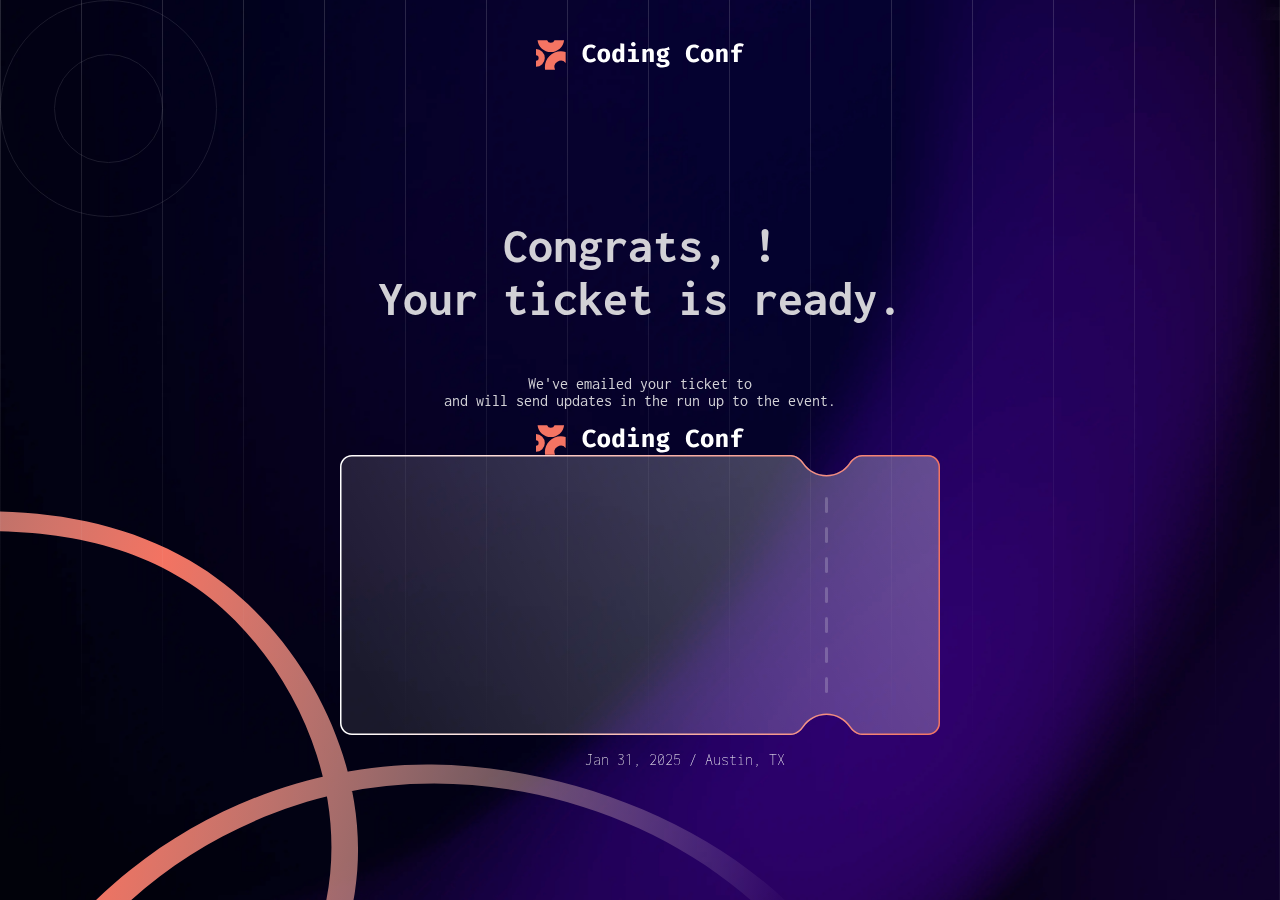
==== ticket.html @ 505e7b18 "first commit" ====
<!DOCTYPE html>
<html lang="en">
<head>
  <meta charset="UTF-8">
  <meta name="viewport" content="width=device-width, initial-scale=1.0"> 

  <link rel="icon" type="image/png" sizes="32x32" href="./assets/images/favicon-32x32.png">
  <link rel="stylesheet" href="./styles.css">
  
  <title>Conference ticket generator</title>

</head>
<body>
  <div class="images-top">
    <div id="image-top1">
      <img src="./assets/images/pattern-circle.svg" id="img4">
    </div>
    <div id="image-top2">
      <img src="./assets/images/pattern-squiggly-line-top.svg" id="img7">
    </div>
  </div>
  <img src="./assets/images/pattern-lines.svg" id="img3">
  <div class="header"><img src="./assets/images/logo-full.svg"></div>
  <div class="container">
    <div class="box1"><p id="p-header">Congrats, <a id="name-user"></a>!<br>
      Your ticket is ready.</p>
      <p id="p-congrats">We've emailed your ticket to<br> <a id="email-user"></a>  and will send updates in the run up to the event.
      </p>
    </div>
    <div class="generated-ticket">
      <img src="./assets/images/logo-full.svg" id="imgt1">
      <img src="./assets/images/pattern-ticket.svg" id="imgt2">
      <p id="pt1">Jan 31, 2025 / Austin, TX</p>
      <p id="pt2"></p>
      <div id="qrcode"></div>
    </div>
      </div>
  </div>
  <div class="images-bottom">
    <img src="./assets/images/pattern-squiggly-line-bottom-desktop.svg" id="img5">
  </div>
    
    

  <script src="./qrcodejs-master/qrcode.min.js"></script>
  <script>document.addEventListener("DOMContentLoaded", () => {
    document.getElementById("name-user").textContent = localStorage.getItem("username");
    document.getElementById("email-user").textContent = localStorage.getItem("email");
    document.getElementById("pt2").textContent = "#" + localStorage.getItem("ticketNumber").padStart(4, 0);

    const qrcodeContainer = document.getElementById("qrcode");
    if (!qrcodeContainer) {
        console.error("QR code container not found.");
        return;
    }

    const githubValue = localStorage.getItem("githubUser");
    if (githubValue) {
        new QRCode(qrcodeContainer, {
            text: githubValue,
            width: 64,
            height: 64,
        });
    } else {
        console.warn("GitHub username is missing. QR code not generated.");
    }
});</script>
</body>
</html>
---- styles.css ----
@import url('https://fonts.googleapis.com/css2?family=Inconsolata:wght@200..900&display=swap');
:root{
    --color-1:hsl(252, 6%, 83%);
    --color-2:hsl(245, 15%, 58%);
    --color-3:hsl(245, 19%, 35%);
    --color-4:hsl(248, 70%, 10%);
    --color-5:hsl(7, 88%, 67%);
    --color-6:hsl(7, 71%, 60%);
    --font-family:Inconsolata, sans-serif;
}
body{
    margin: 0;
    background-image: url(./assets/images/background-desktop.png);
    background-size: cover;
    background-position: center;
    background-repeat: no-repeat;
    font-family: var(--font-family);
    color: white;
    height: 100vh;
    text-align: center;
    display: flex;
    flex-direction: column;
    position: relative; 
    min-height: 100vh;
}
label{
    text-align: left;
}
.container{
    display: flex;
    justify-content: center;
    flex-direction: column;
    width: 600px;
    padding: 20px;
    margin: 0 auto; 
    flex-grow: 1;
}
.header{
    margin: 40px 0px;
    display: flex;
    justify-content: center;

}
.box1 p{
    color: var(--color-1);
}
.drop-files{
    display: flex;
    justify-content: center;
    flex-direction: column;
    align-items: center;
}
.drop-files p{
    align-self: flex-start;
    margin-left: 70px;
}
#image-top1{
    display: flex;
    justify-content: space-between;
    align-items: flex-start;
    width: fit-content;
    z-index: -10;

}
#image-top2{
    display: flex;
    justify-content: flex-end;
    width: fit-content;
    z-index: -10;

}
.images-top{
    position: fixed;
    display: flex;
    justify-content: space-between;
    z-index: -10;
    gap: 900px;
}
.images-bottom{
    display: flex;
    position: fixed;
    width: 100%;
    bottom: 0;
    left: 0;
    justify-content: space-between; 
    z-index: -10;
    margin-top: auto; /* Push to bottom */
}
form{
    display: flex;
    flex-direction: column;
    width: 75%;
    position: relative;
}
form input{
    backdrop-filter: blur(40px);
    background: rgba(255, 255, 255, 0.1);
    padding: 15px;
    margin: 10px 0px;
    border: 1px solid var(--color-1);
    border-radius: 6px;
    color: var(--color-1);
    font-size: 16px;
}
form input:hover{
    backdrop-filter: blur(40px);
    background: rgba(255, 255, 255, 0.2);
}
form button{
    background-color: var(--color-5);
    border: 1px solid var(--color-5);
    padding: 15px;
    margin-top: 15px;
    border-radius: 10px;
    color: var(--color-4);
    font-weight: 600;
    font-size: 16px;
    cursor: pointer;
    transition: background-color 0.5s ease-in-out;
}
form button:hover{
    background-color: var(--color-6);
}
.form-class{
    width: 400px;
    justify-content: center;
    align-items: center;
    display: flex;
}
#img1{
    display: block;
    margin-left: auto;
    margin-right: auto;
    backdrop-filter: blur(40px);
    background: rgba(255, 255, 255, 0.1);
    padding: 5px;
    border: solid 1px var(--color-2);
    border-radius: 6px;
    box-shadow: rgba(0, 0, 0, 0.24) 0px 3px 8px;
}
#logo-drop{
    display: none;
}
#logo-label{
    padding: 20px 100px;
    border: dashed 1px var(--color-1);
    border-radius: 10px;
    cursor: pointer;
    backdrop-filter: blur(40px);
    background: rgba(255, 255, 255, 0.1);
    box-shadow: rgba(0, 0, 0, 0.24) 0px 3px 8px;
    color: var(--color-1);
}
#logo-label:hover{
    backdrop-filter: blur(40px);
    background: rgba(255, 255, 255, 0.2);
}
#p2{
    color: var(--color-1);
    font-size: small;
}
#img2{
    margin-right: 5px;
    vertical-align: middle;
    margin-bottom: 4px;

}
#img3{
    background-position: center;
    background-size: cover;
    background-attachment: fixed;
    position: fixed;
}
#img4{
    z-index: -1;
}
#img7{
    z-index: -1;
}
#p-header{
    font-size: 50px;
    font-weight: bolder;
}
#p-congrats{
    margin-top: 0px;
}
.generated-ticket{
    display: flex;
    flex-direction: column;
    align-items: center; 
    text-align: center;
}
#imgt1{
    
}
#imgt2{

}
#pt1{
    text-align: left;
    margin-left: 90px;
    font-weight: lighter;
}
#pt2{
    transform: rotate(90deg);
    margin-left: 550px;
    margin-top: 30px;
    color: hsl(255, 3%, 51%);
    font-size: 28px;
    font-weight: 900;
    left: 100px;
}

#error-img{
    margin-right: 5px;
    vertical-align: middle;
    margin-bottom: 4px;
    margin-left: 0px;
}
.error-alert {
    font-size: small;
    color: var(--color-6);
    display: none; 
    margin: 2px 0px 2px 5px; 
}
.error-alert {
    font-size: small;
    color: var(--color-6);
    display: none; 
    margin-left: 0px !important;
}
#name-user{
    background: linear-gradient(90deg, rgba(255,91,76,1) 9%, rgba(255,255,255,1) 100%); 
    background-clip: text;
    -webkit-background-clip: text;
    -webkit-text-fill-color: transparent;
}
#email-user{
    color: rgba(255,91,76,1) ;
}
.error{
    border: 1px solid red;
}
#qrcode{
    display: flex;
    width: fit-content;
    align-self: flex-start;
}
#p2{
    margin-left: 0px;
}
@media (max-width: 768px) {
    .container {
        width: 768px; 
        padding: 10px;
        margin: 0 auto;
    }

    form {
        width: 80%; 
    }

    form input, form button {
        font-size: 14px; 
        padding: 10px; 
    }

    #p-header {
        font-size: 36px; 
    }

    #qrcode {
        justify-content: center; 
        margin: 20px auto; 
    }
}

@media (max-width: 480px) {
    .container {
        width: 100%; 
        padding: 5px;
    }

    form input, form button {
        font-size: 12px; 
        padding: 8px; 
    }

    #p-header {
        font-size: 28px; 
    }

    #qrcode {
        width: 100%;
        justify-content: center;
        margin: 10px auto;
    }
}
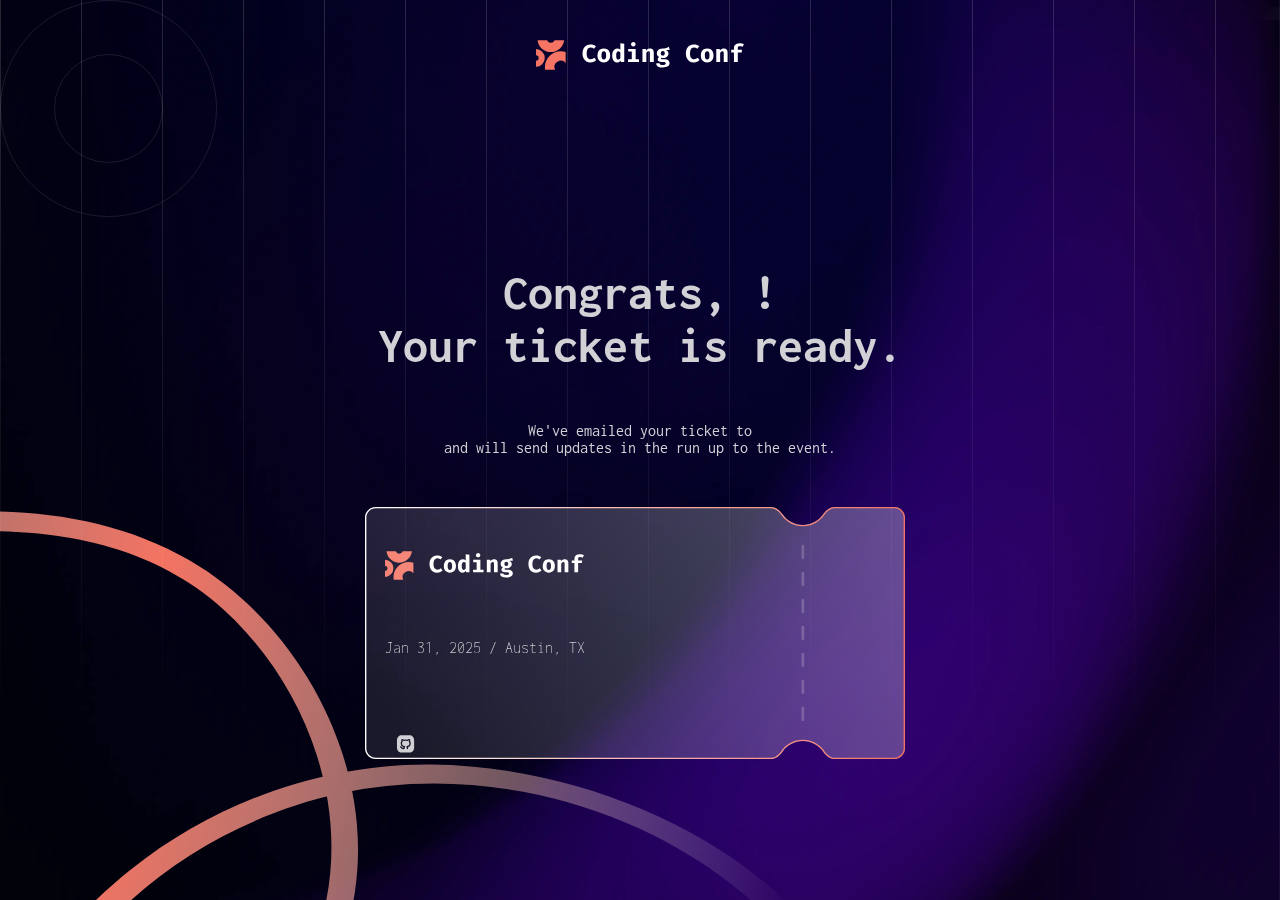
==== commit a66a2c20: "final touches" ====
--- a/ticket.html
+++ b/ticket.html
@@ -29,10 +29,11 @@
     </div>
     <div class="generated-ticket">
       <img src="./assets/images/logo-full.svg" id="imgt1">
-      <img src="./assets/images/pattern-ticket.svg" id="imgt2">
-      <p id="pt1">Jan 31, 2025 / Austin, TX</p>
-      <p id="pt2"></p>
-      <div id="qrcode"></div>
+      <div class="ticket-content">
+        <p id="pt1">Jan 31, 2025 / Austin, TX</p>
+        <p id="pt2"></p>
+        <div id="qrcode"><div class="divwsayii"><p id="user-info"></p><img src="./assets/images/icon-github.svg"></div></div>
+      </div>
     </div>
       </div>
   </div>
@@ -61,6 +62,7 @@
             width: 64,
             height: 64,
         });
+        document.getElementById("user-info").textContent = githubValue;
     } else {
         console.warn("GitHub username is missing. QR code not generated.");
     }
--- a/styles.css
+++ b/styles.css
@@ -16,7 +16,7 @@
     background-repeat: no-repeat;
     font-family: var(--font-family);
     color: white;
-    height: 100vh;
+    height: 100svh;
     text-align: center;
     display: flex;
     flex-direction: column;
@@ -84,7 +84,18 @@
     left: 0;
     justify-content: space-between; 
     z-index: -10;
-    margin-top: auto; /* Push to bottom */
+    margin-top: auto; 
+}
+#imgt1{
+    margin-left: 0px;
+    margin-top: 0px;
+    margin-bottom: 0px;
+    width: 200px;
+    height: 100%;
+    z-index: -10;
+}
+#pt1{
+    margin-top: 0px;
 }
 form{
     display: flex;
@@ -184,33 +195,49 @@
 #p-congrats{
     margin-top: 0px;
 }
+#qrcode{
+    display: flex;
+    justify-content: center;
+    align-items: center;
+    
+}
 .generated-ticket{
-    display: flex;
-    flex-direction: column;
-    align-items: center; 
-    text-align: center;
-}
-#imgt1{
-    
-}
-#imgt2{
-
+    background: url(./assets/images/pattern-ticket.svg);
+    background-size: contain;
+    background-position: center;
+    background-repeat: no-repeat;
+    aspect-ratio: 16/9;
+    display: flex;
+    flex-direction: column;
+    justify-content: center;
+    position: relative;
+    width: 100%;
+    max-width: 500px;
+    padding: 20px;
+    left: 25px;
+}
+.ticket-content {
+    display: flex;
+    flex-direction: column;
 }
 #pt1{
     text-align: left;
-    margin-left: 90px;
+    margin-left: 0px;
     font-weight: lighter;
+    margin-top: 0px;
+    margin-bottom: 0px;
 }
 #pt2{
     transform: rotate(90deg);
-    margin-left: 550px;
+    margin-left: 500px;
     margin-top: 30px;
     color: hsl(255, 3%, 51%);
     font-size: 28px;
     font-weight: 900;
-    left: 100px;
-}
-
+}
+#user-info{
+    text-align: left;
+}
 #error-img{
     margin-right: 5px;
     vertical-align: middle;
@@ -243,13 +270,33 @@
 }
 #qrcode{
     display: flex;
+    flex-direction: row-reverse;
     width: fit-content;
-    align-self: flex-start;
+    font-size: 30px;
+    font-weight: bolder;
+    align-items: flex-start;
+}
+.divwsayii{
+    display: flex;
+    align-items: center;
+    flex-direction: row-reverse;
+    text-align: start;
+    margin-left: 10px;
+}
+#user-github{
+    font-size: small;
+    font-weight: lighter;
 }
 #p2{
     margin-left: 0px;
 }
 @media (max-width: 768px) {
+    body {
+        background-image: url(./assets/images/background-mobile.png);
+        background-size: cover;
+        background-position: center;
+        background-repeat: no-repeat;
+    }
     .container {
         width: 768px; 
         padding: 10px;
@@ -257,7 +304,7 @@
     }
 
     form {
-        width: 80%; 
+        width: 95%; 
     }
 
     form input, form button {
@@ -276,6 +323,12 @@
 }
 
 @media (max-width: 480px) {
+    body {
+        background-image: url(./assets/images/background-mobile.png);
+        background-size: cover;
+        background-position: center;
+        background-repeat: no-repeat;
+    }
     .container {
         width: 100%; 
         padding: 5px;
